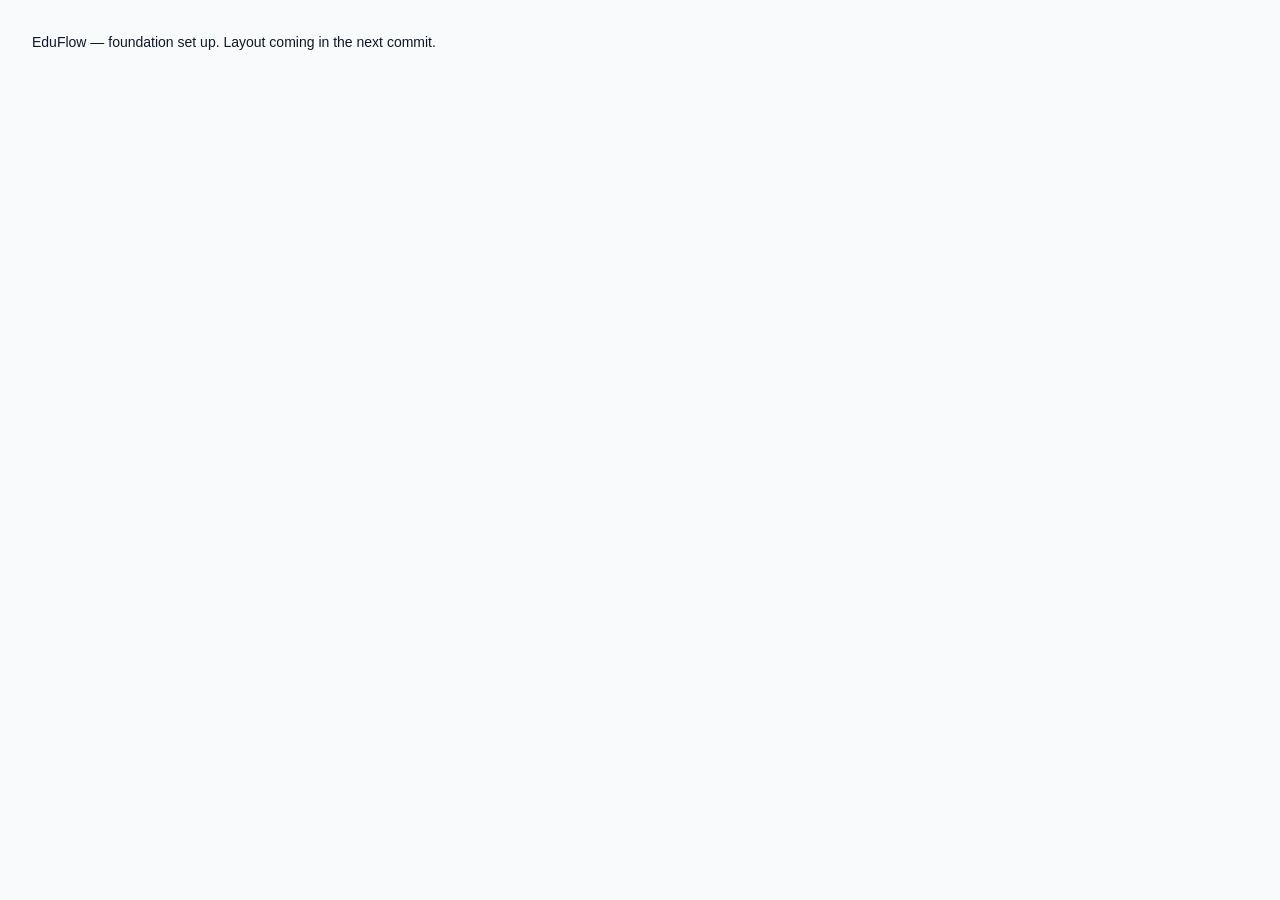
==== index.html @ 14460745 "chore: initialize student dashboard project" ====
<!DOCTYPE html>
<html lang="en">
<head>
  <meta charset="UTF-8" />
  <meta name="viewport" content="width=device-width, initial-scale=1.0" />
  <title>Dashboard · EduFlow</title>

  <link rel="preconnect" href="https://fonts.googleapis.com" />
  <link href="https://fonts.googleapis.com/css2?family=Inter:wght@400;500;600;700&display=swap" rel="stylesheet" />
  <link rel="stylesheet" href="https://cdnjs.cloudflare.com/ajax/libs/font-awesome/6.5.1/css/all.min.css" />

  <link rel="stylesheet" href="css/reset.css" />
  <link rel="stylesheet" href="css/variables.css" />
</head>
<body>

  <!-- Sidebar, header, and dashboard content are added in Commit 2 & 3.
       This commit only establishes the base HTML document, the reset,
       and the design-token system so later commits have a foundation
       to build on. -->

  <p style="padding: 2rem; font-family: sans-serif;">
    EduFlow — foundation set up. Layout coming in the next commit.
  </p>

</body>
</html>
---- css/variables.css ----
/* ==========================================================================
   VARIABLES.CSS
   Purpose: Single source of truth for the design system.
   Why CSS variables (custom properties) instead of hardcoding hex codes
   everywhere? Because "change the primary color" should be a ONE-LINE
   edit, not a find-and-replace across 12 files. This is the same reason
   design tokens exist in every real design system (Material, Tailwind, etc).

   Theme switching mechanism: we set data-theme="dark" on the <html> tag
   via JS (see theme.js). The [data-theme="dark"] selector below overrides
   the :root values. Every component uses var(--something) — never a raw
   hex code — so the ENTIRE app re-themes instantly with zero JS re-render.
   ========================================================================== */

:root {
  /* ---- Brand ---- */
  --primary: #6366f1;        /* indigo — modern SaaS feel, not generic blue */
  --primary-dark: #4f46e5;
  --primary-light: #eef2ff;

  /* ---- Surfaces (light mode) ---- */
  --background: #f8fafc;
  --surface: #ffffff;
  --surface-hover: #f1f5f9;
  --border: #e2e8f0;

  /* ---- Text (light mode) ---- */
  --text-primary: #0f172a;
  --text-secondary: #64748b;
  --text-tertiary: #94a3b8;

  /* ---- Semantic status colors ---- */
  --success: #22c55e;
  --success-light: #dcfce7;
  --warning: #f59e0b;
  --warning-light: #fef3c7;
  --danger: #ef4444;
  --danger-light: #fee2e2;

  /* ---- Elevation (shadows) ---- */
  --shadow-sm: 0 1px 2px rgba(15, 23, 42, 0.04);
  --shadow-md: 0 4px 12px rgba(15, 23, 42, 0.08);
  --shadow-lg: 0 12px 24px rgba(15, 23, 42, 0.12);

  /* ---- Spacing scale (4px base unit — industry-standard rhythm) ---- */
  --space-1: 4px;
  --space-2: 8px;
  --space-3: 12px;
  --space-4: 16px;
  --space-5: 20px;
  --space-6: 24px;
  --space-8: 32px;
  --space-10: 40px;
  --space-12: 48px;
  --space-16: 64px;

  /* ---- Radius ---- */
  --radius-sm: 6px;
  --radius-md: 10px;
  --radius-lg: 16px;
  --radius-full: 9999px;

  /* ---- Typography ---- */
  --font-sans: 'Inter', -apple-system, BlinkMacSystemFont, 'Segoe UI', sans-serif;
  --text-xs: 12px;
  --text-sm: 13px;
  --text-base: 14px;
  --text-md: 16px;
  --text-lg: 18px;
  --text-xl: 22px;
  --text-2xl: 28px;
  --text-3xl: 36px;

  /* ---- Motion ---- */
  --transition-fast: 150ms ease;
  --transition-base: 250ms ease;
  --transition-slow: 400ms cubic-bezier(0.4, 0, 0.2, 1);

  /* ---- Layout ---- */
  --sidebar-width: 260px;
  --sidebar-width-collapsed: 76px;
  --header-height: 72px;
}

/* ---- DARK MODE OVERRIDES ---- */
/* Only the values that actually change need to be redeclared.
   Everything else (spacing, radius, font sizes) stays identical —
   dark mode is a color-scheme change, not a layout change. */
[data-theme='dark'] {
  --background: #0f172a;
  --surface: #1e293b;
  --surface-hover: #273549;
  --border: #334155;

  --text-primary: #f1f5f9;
  --text-secondary: #94a3b8;
  --text-tertiary: #64748b;

  --primary-light: #312e81;

  --shadow-sm: 0 1px 2px rgba(0, 0, 0, 0.2);
  --shadow-md: 0 4px 12px rgba(0, 0, 0, 0.3);
  --shadow-lg: 0 12px 24px rgba(0, 0, 0, 0.4);
}

body {
  font-family: var(--font-sans);
  background: var(--background);
  color: var(--text-primary);
  font-size: var(--text-base);
  transition: background var(--transition-base), color var(--transition-base);
}
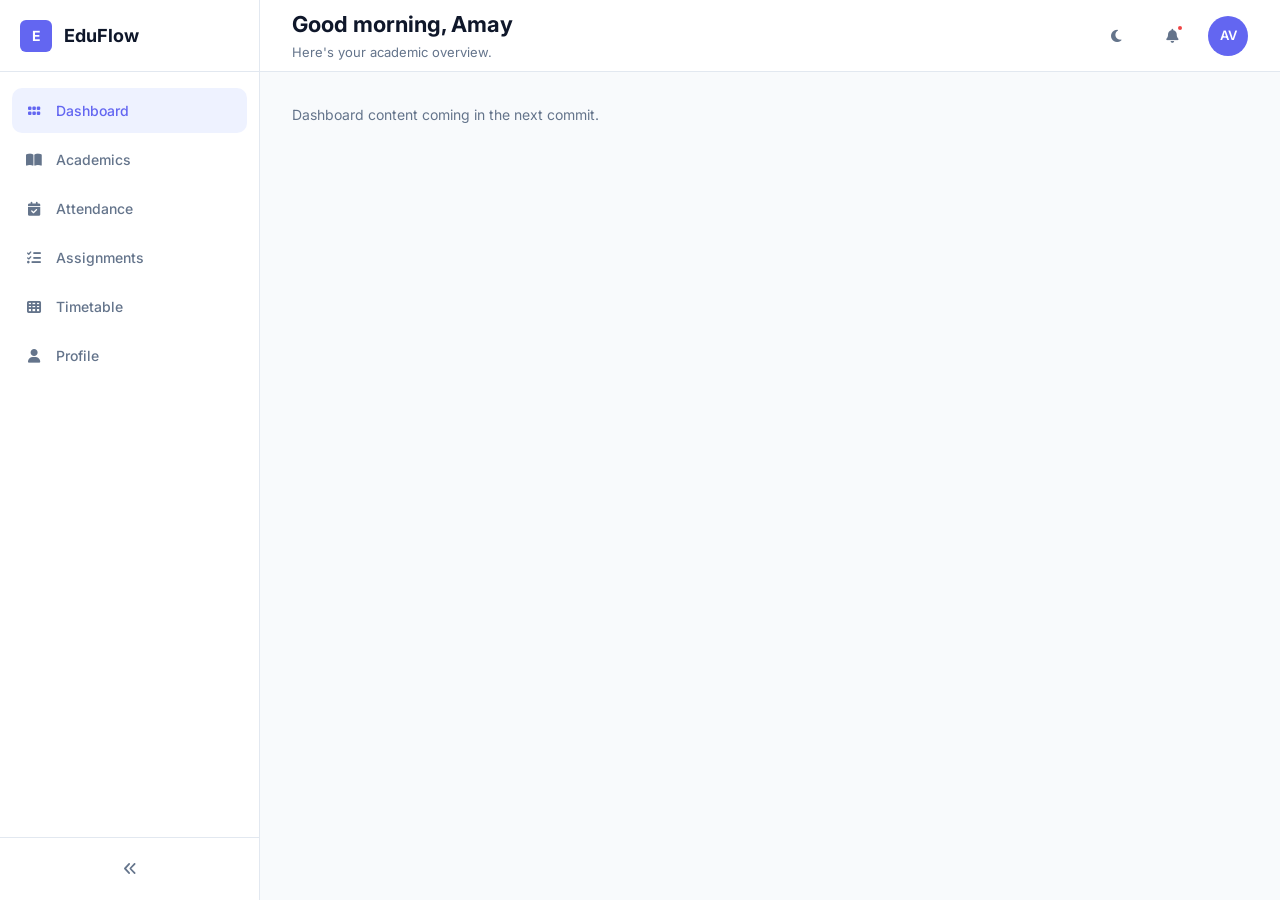
==== commit c2b4f779: "feat: build dashboard layout and navigation" ====
--- a/index.html
+++ b/index.html
@@ -11,17 +11,88 @@
 
   <link rel="stylesheet" href="css/reset.css" />
   <link rel="stylesheet" href="css/variables.css" />
+  <link rel="stylesheet" href="css/layout.css" />
 </head>
 <body>
 
-  <!-- Sidebar, header, and dashboard content are added in Commit 2 & 3.
-       This commit only establishes the base HTML document, the reset,
-       and the design-token system so later commits have a foundation
-       to build on. -->
+  <div class="app-shell">
 
-  <p style="padding: 2rem; font-family: sans-serif;">
-    EduFlow — foundation set up. Layout coming in the next commit.
-  </p>
+    <!-- ============ SIDEBAR ============ -->
+    <aside class="sidebar">
+      <div class="sidebar-brand">
+        <div class="sidebar-brand-mark">E</div>
+        <span class="sidebar-brand-name">EduFlow</span>
+      </div>
 
+      <nav class="sidebar-nav">
+        <a href="index.html" class="sidebar-link" data-page="index.html">
+          <i class="fa-solid fa-grip"></i><span>Dashboard</span>
+        </a>
+        <a href="pages/academics.html" class="sidebar-link" data-page="academics.html">
+          <i class="fa-solid fa-book-open"></i><span>Academics</span>
+        </a>
+        <a href="pages/attendance.html" class="sidebar-link" data-page="attendance.html">
+          <i class="fa-solid fa-calendar-check"></i><span>Attendance</span>
+        </a>
+        <a href="pages/assignments.html" class="sidebar-link" data-page="assignments.html">
+          <i class="fa-solid fa-list-check"></i><span>Assignments</span>
+        </a>
+        <a href="pages/timetable.html" class="sidebar-link" data-page="timetable.html">
+          <i class="fa-solid fa-table-cells"></i><span>Timetable</span>
+        </a>
+        <a href="pages/profile.html" class="sidebar-link" data-page="profile.html">
+          <i class="fa-solid fa-user"></i><span>Profile</span>
+        </a>
+      </nav>
+
+      <div class="sidebar-footer">
+        <button class="sidebar-toggle" data-sidebar-toggle aria-label="Collapse sidebar">
+          <i class="fa-solid fa-angles-left"></i>
+        </button>
+      </div>
+    </aside>
+
+    <div class="sidebar-overlay" data-mobile-overlay></div>
+
+    <!-- ============ MAIN ============ -->
+    <div>
+      <header class="header">
+        <div style="display:flex; align-items:center; gap: var(--space-4);">
+          <button class="mobile-menu-btn icon-btn" data-mobile-menu aria-label="Open menu">
+            <i class="fa-solid fa-bars"></i>
+          </button>
+          <div class="header-greeting">
+            <h1 id="greeting-text">Good morning, Amay</h1>
+            <p id="today-date">Here's your academic overview.</p>
+          </div>
+        </div>
+
+        <div class="header-actions">
+          <button class="icon-btn" data-theme-toggle aria-label="Toggle theme">
+            <i class="fa-solid fa-moon"></i>
+          </button>
+          <button class="icon-btn" aria-label="Notifications">
+            <i class="fa-solid fa-bell"></i>
+            <span class="dot"></span>
+          </button>
+          <div class="avatar" title="Amay Verma">AV</div>
+        </div>
+      </header>
+
+      <main class="main-content">
+        <!-- Stat cards, attendance ring, academic performance, assignments
+             preview, timetable preview, and recent activity are added in
+             Commit 3. This commit only establishes the sidebar + header
+             shell and confirms navigation/collapse behavior works. -->
+        <p style="color: var(--text-secondary);">
+          Dashboard content coming in the next commit.
+        </p>
+      </main>
+    </div>
+  </div>
+
+  <script src="js/storage.js"></script>
+  <script src="js/theme.js"></script>
+  <script src="js/navigation.js"></script>
 </body>
 </html>
--- a/css/layout.css
+++ b/css/layout.css
@@ -0,0 +1,214 @@
+/* ==========================================================================
+   LAYOUT.CSS
+   Purpose: The app "shell" — sidebar + header + main content area.
+   This is shared structure that every page (dashboard, academics,
+   attendance, etc.) reuses. Page-specific content styling lives in
+   each page's own CSS file (dashboard.css, academics.css...).
+
+   Layout technique: CSS Grid for the outer app-shell (sidebar | main),
+   Flexbox for the header's internal alignment. Grid handles 2D layout
+   (rows AND columns) well; Flexbox is simpler for 1D alignment — using
+   the right tool for each job instead of forcing one everywhere.
+   ========================================================================== */
+
+.app-shell {
+  display: grid;
+  grid-template-columns: var(--sidebar-width) 1fr;
+  min-height: 100vh;
+  transition: grid-template-columns var(--transition-base);
+}
+
+.app-shell.sidebar-collapsed {
+  grid-template-columns: var(--sidebar-width-collapsed) 1fr;
+}
+
+/* ---- SIDEBAR ---- */
+.sidebar {
+  background: var(--surface);
+  border-right: 1px solid var(--border);
+  display: flex;
+  flex-direction: column;
+  height: 100vh;
+  position: sticky;
+  top: 0;
+  overflow: hidden;
+}
+
+.sidebar-brand {
+  display: flex;
+  align-items: center;
+  gap: var(--space-3);
+  padding: var(--space-5) var(--space-5);
+  border-bottom: 1px solid var(--border);
+  height: var(--header-height);
+}
+
+.sidebar-brand-mark {
+  width: 32px;
+  height: 32px;
+  border-radius: var(--radius-sm);
+  background: var(--primary);
+  color: white;
+  display: flex;
+  align-items: center;
+  justify-content: center;
+  font-weight: 700;
+  flex-shrink: 0;
+}
+
+.sidebar-brand-name {
+  font-weight: 700;
+  font-size: var(--text-lg);
+  white-space: nowrap;
+}
+
+.sidebar-nav {
+  flex: 1;
+  padding: var(--space-4) var(--space-3);
+  display: flex;
+  flex-direction: column;
+  gap: var(--space-1);
+  overflow-y: auto;
+}
+
+.sidebar-link {
+  display: flex;
+  align-items: center;
+  gap: var(--space-3);
+  padding: var(--space-3) var(--space-3);
+  border-radius: var(--radius-md);
+  color: var(--text-secondary);
+  font-size: var(--text-base);
+  font-weight: 500;
+  transition: background var(--transition-fast), color var(--transition-fast);
+  white-space: nowrap;
+}
+
+.sidebar-link:hover {
+  background: var(--surface-hover);
+  color: var(--text-primary);
+}
+
+.sidebar-link.active {
+  background: var(--primary-light);
+  color: var(--primary);
+}
+
+.sidebar-link i {
+  width: 20px;
+  flex-shrink: 0;
+  text-align: center;
+}
+
+.sidebar-footer {
+  padding: var(--space-4) var(--space-3);
+  border-top: 1px solid var(--border);
+}
+
+.sidebar-toggle {
+  width: 100%;
+  padding: var(--space-2);
+  display: flex;
+  align-items: center;
+  justify-content: center;
+  color: var(--text-secondary);
+  border-radius: var(--radius-md);
+  transition: background var(--transition-fast);
+}
+
+.sidebar-toggle:hover {
+  background: var(--surface-hover);
+}
+
+/* ---- HEADER ---- */
+.header {
+  height: var(--header-height);
+  display: flex;
+  align-items: center;
+  justify-content: space-between;
+  padding: 0 var(--space-8);
+  border-bottom: 1px solid var(--border);
+  background: var(--surface);
+  position: sticky;
+  top: 0;
+  z-index: 10;
+}
+
+.header-greeting h1 {
+  font-size: var(--text-xl);
+  font-weight: 700;
+}
+
+.header-greeting p {
+  color: var(--text-secondary);
+  font-size: var(--text-sm);
+  margin-top: 2px;
+}
+
+.header-actions {
+  display: flex;
+  align-items: center;
+  gap: var(--space-4);
+}
+
+.icon-btn {
+  width: 40px;
+  height: 40px;
+  border-radius: var(--radius-md);
+  display: flex;
+  align-items: center;
+  justify-content: center;
+  color: var(--text-secondary);
+  position: relative;
+  transition: background var(--transition-fast), color var(--transition-fast);
+}
+
+.icon-btn:hover {
+  background: var(--surface-hover);
+  color: var(--text-primary);
+}
+
+.icon-btn .dot {
+  position: absolute;
+  top: 8px;
+  right: 8px;
+  width: 8px;
+  height: 8px;
+  border-radius: 50%;
+  background: var(--danger);
+  border: 2px solid var(--surface);
+}
+
+.avatar {
+  width: 40px;
+  height: 40px;
+  border-radius: 50%;
+  background: var(--primary);
+  color: white;
+  display: flex;
+  align-items: center;
+  justify-content: center;
+  font-weight: 600;
+  font-size: var(--text-sm);
+  cursor: pointer;
+}
+
+/* ---- MAIN CONTENT ---- */
+.main-content {
+  padding: var(--space-8);
+  max-width: 1400px;
+  width: 100%;
+}
+
+/* ---- MOBILE DRAWER STATE ---- */
+.sidebar-overlay {
+  display: none;
+  position: fixed;
+  inset: 0;
+  background: rgba(15, 23, 42, 0.5);
+  z-index: 40;
+}
+
+.mobile-menu-btn {
+  display: none;
+}
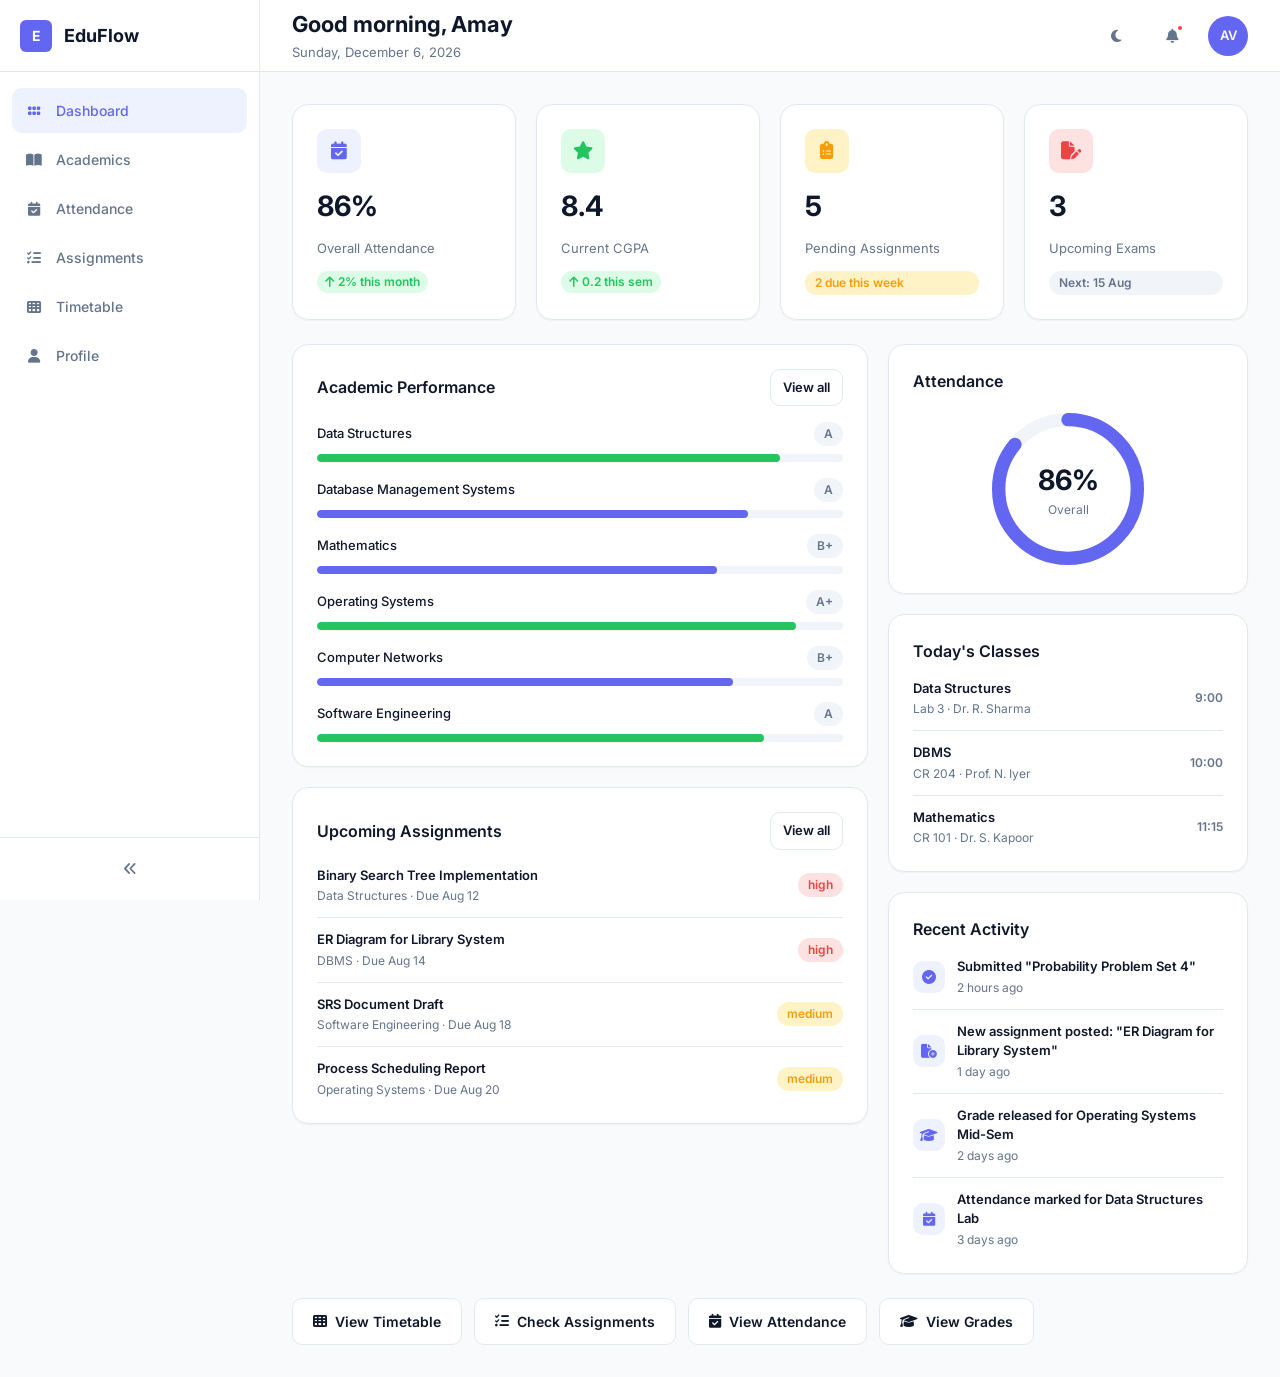
==== commit 19140115: "feat: add dashboard cards and academic overview" ====
--- a/index.html
+++ b/index.html
@@ -12,6 +12,9 @@
   <link rel="stylesheet" href="css/reset.css" />
   <link rel="stylesheet" href="css/variables.css" />
   <link rel="stylesheet" href="css/layout.css" />
+  <link rel="stylesheet" href="css/components.css" />
+  <link rel="stylesheet" href="css/dashboard.css" />
+  <!-- responsive.css is added in Commit 8 (responsive polish phase) -->
 </head>
 <body>
 
@@ -80,19 +83,122 @@
       </header>
 
       <main class="main-content">
-        <!-- Stat cards, attendance ring, academic performance, assignments
-             preview, timetable preview, and recent activity are added in
-             Commit 3. This commit only establishes the sidebar + header
-             shell and confirms navigation/collapse behavior works. -->
-        <p style="color: var(--text-secondary);">
-          Dashboard content coming in the next commit.
-        </p>
+
+        <!-- STAT CARDS -->
+        <section class="grid grid-cols-4" style="margin-bottom: var(--space-6);">
+          <div class="card stat-card animate-in" style="animation-delay: 0ms">
+            <div class="stat-card-icon" style="background: var(--primary-light); color: var(--primary);">
+              <i class="fa-solid fa-calendar-check"></i>
+            </div>
+            <div class="stat-card-value" data-counter data-target="86" data-suffix="%">0%</div>
+            <div class="stat-card-label">Overall Attendance</div>
+            <span class="stat-card-trend trend-up"><i class="fa-solid fa-arrow-up"></i> 2% this month</span>
+          </div>
+
+          <div class="card stat-card animate-in" style="animation-delay: 80ms">
+            <div class="stat-card-icon" style="background: var(--success-light); color: var(--success);">
+              <i class="fa-solid fa-star"></i>
+            </div>
+            <div class="stat-card-value" data-counter data-target="8.4" data-decimal="1">0</div>
+            <div class="stat-card-label">Current CGPA</div>
+            <span class="stat-card-trend trend-up"><i class="fa-solid fa-arrow-up"></i> 0.2 this sem</span>
+          </div>
+
+          <div class="card stat-card animate-in" style="animation-delay: 160ms">
+            <div class="stat-card-icon" style="background: var(--warning-light); color: var(--warning);">
+              <i class="fa-solid fa-clipboard-list"></i>
+            </div>
+            <div class="stat-card-value" data-counter data-target="5" data-suffix="">0</div>
+            <div class="stat-card-label">Pending Assignments</div>
+            <span class="badge badge-warning">2 due this week</span>
+          </div>
+
+          <div class="card stat-card animate-in" style="animation-delay: 240ms">
+            <div class="stat-card-icon" style="background: var(--danger-light); color: var(--danger);">
+              <i class="fa-solid fa-file-pen"></i>
+            </div>
+            <div class="stat-card-value" data-counter data-target="3" data-suffix="">0</div>
+            <div class="stat-card-label">Upcoming Exams</div>
+            <span class="badge badge-neutral">Next: 15 Aug</span>
+          </div>
+        </section>
+
+        <div class="dashboard-grid">
+
+          <!-- LEFT COLUMN -->
+          <div class="dashboard-col-main">
+
+            <section class="card animate-in" style="margin-bottom: var(--space-5);">
+              <div class="card-header">
+                <span class="card-title">Academic Performance</span>
+                <a href="pages/academics.html" class="btn btn-secondary btn-sm">View all</a>
+              </div>
+              <div id="academic-performance-list"></div>
+            </section>
+
+            <section class="card animate-in" style="margin-bottom: var(--space-5);">
+              <div class="card-header">
+                <span class="card-title">Upcoming Assignments</span>
+                <a href="pages/assignments.html" class="btn btn-secondary btn-sm">View all</a>
+              </div>
+              <div id="upcoming-assignments-list"></div>
+            </section>
+
+          </div>
+
+          <!-- RIGHT COLUMN -->
+          <div class="dashboard-col-side">
+
+            <section class="card animate-in" style="margin-bottom: var(--space-5);">
+              <div class="card-header">
+                <span class="card-title">Attendance</span>
+              </div>
+              <div class="attendance-ring-wrap">
+                <svg viewBox="0 0 120 120" class="attendance-ring">
+                  <circle cx="60" cy="60" r="52" class="ring-track" />
+                  <circle cx="60" cy="60" r="52" class="ring-fill" id="attendance-ring-fill" />
+                </svg>
+                <div class="attendance-ring-label">
+                  <span id="attendance-ring-value">0%</span>
+                  <small>Overall</small>
+                </div>
+              </div>
+            </section>
+
+            <section class="card animate-in" style="margin-bottom: var(--space-5);">
+              <div class="card-header">
+                <span class="card-title">Today's Classes</span>
+              </div>
+              <div id="todays-classes-list"></div>
+            </section>
+
+            <section class="card animate-in">
+              <div class="card-header">
+                <span class="card-title">Recent Activity</span>
+              </div>
+              <div id="recent-activity-list"></div>
+            </section>
+
+          </div>
+        </div>
+
+        <!-- QUICK ACTIONS -->
+        <section class="quick-actions animate-in">
+          <a href="pages/timetable.html" class="btn btn-secondary"><i class="fa-solid fa-table-cells"></i> View Timetable</a>
+          <a href="pages/assignments.html" class="btn btn-secondary"><i class="fa-solid fa-list-check"></i> Check Assignments</a>
+          <a href="pages/attendance.html" class="btn btn-secondary"><i class="fa-solid fa-calendar-check"></i> View Attendance</a>
+          <a href="pages/academics.html" class="btn btn-secondary"><i class="fa-solid fa-graduation-cap"></i> View Grades</a>
+        </section>
+
       </main>
     </div>
   </div>
 
   <script src="js/storage.js"></script>
+  <script src="js/data.js"></script>
   <script src="js/theme.js"></script>
   <script src="js/navigation.js"></script>
+  <script src="js/notifications.js"></script>
+  <script src="js/dashboard.js"></script>
 </body>
 </html>
--- a/css/components.css
+++ b/css/components.css
@@ -0,0 +1,359 @@
+/* ==========================================================================
+   COMPONENTS.CSS
+   Purpose: Reusable UI building blocks used across MULTIPLE pages.
+   Rule of thumb for what belongs here vs a page-specific file:
+   "Would this exact class be reused on another page?" If yes -> here.
+   If it's specific to one page's layout -> that page's own CSS file.
+   ========================================================================== */
+
+/* ---- CARD ---- */
+.card {
+  background: var(--surface);
+  border: 1px solid var(--border);
+  border-radius: var(--radius-lg);
+  padding: var(--space-6);
+  box-shadow: var(--shadow-sm);
+  transition: box-shadow var(--transition-base), transform var(--transition-base);
+}
+
+.card:hover {
+  box-shadow: var(--shadow-md);
+  transform: translateY(-2px);
+}
+
+.card-header {
+  display: flex;
+  align-items: center;
+  justify-content: space-between;
+  margin-bottom: var(--space-4);
+}
+
+.card-title {
+  font-size: var(--text-md);
+  font-weight: 600;
+}
+
+/* ---- STAT CARD (dashboard summary cards) ---- */
+.stat-card {
+  display: flex;
+  flex-direction: column;
+  gap: var(--space-3);
+}
+
+.stat-card-icon {
+  width: 44px;
+  height: 44px;
+  border-radius: var(--radius-md);
+  display: flex;
+  align-items: center;
+  justify-content: center;
+  font-size: var(--text-lg);
+}
+
+.stat-card-value {
+  font-size: var(--text-2xl);
+  font-weight: 700;
+  /* used by dashboard.js for the animated count-up effect */
+}
+
+.stat-card-label {
+  color: var(--text-secondary);
+  font-size: var(--text-sm);
+}
+
+.stat-card-trend {
+  font-size: var(--text-xs);
+  font-weight: 600;
+  display: inline-flex;
+  align-items: center;
+  gap: 4px;
+  width: fit-content;
+  padding: 2px 8px;
+  border-radius: var(--radius-full);
+}
+
+.trend-up {
+  color: var(--success);
+  background: var(--success-light);
+}
+
+.trend-down {
+  color: var(--danger);
+  background: var(--danger-light);
+}
+
+/* ---- BUTTONS ---- */
+.btn {
+  display: inline-flex;
+  align-items: center;
+  justify-content: center;
+  gap: var(--space-2);
+  padding: var(--space-3) var(--space-5);
+  border-radius: var(--radius-md);
+  font-size: var(--text-base);
+  font-weight: 600;
+  transition: background var(--transition-fast), transform var(--transition-fast), box-shadow var(--transition-fast);
+}
+
+.btn:active {
+  transform: scale(0.97);
+}
+
+.btn-primary {
+  background: var(--primary);
+  color: white;
+}
+
+.btn-primary:hover {
+  background: var(--primary-dark);
+  box-shadow: var(--shadow-md);
+}
+
+.btn-secondary {
+  background: var(--surface);
+  color: var(--text-primary);
+  border: 1px solid var(--border);
+}
+
+.btn-secondary:hover {
+  background: var(--surface-hover);
+}
+
+.btn-danger {
+  background: var(--danger-light);
+  color: var(--danger);
+}
+
+.btn-danger:hover {
+  background: var(--danger);
+  color: white;
+}
+
+.btn-sm {
+  padding: var(--space-2) var(--space-3);
+  font-size: var(--text-sm);
+}
+
+/* ---- BADGE ---- */
+.badge {
+  display: inline-flex;
+  align-items: center;
+  padding: 3px 10px;
+  border-radius: var(--radius-full);
+  font-size: var(--text-xs);
+  font-weight: 600;
+}
+
+.badge-success { background: var(--success-light); color: var(--success); }
+.badge-warning { background: var(--warning-light); color: var(--warning); }
+.badge-danger  { background: var(--danger-light);  color: var(--danger); }
+.badge-neutral { background: var(--surface-hover); color: var(--text-secondary); }
+
+/* ---- PROGRESS BAR ---- */
+.progress-track {
+  width: 100%;
+  height: 8px;
+  border-radius: var(--radius-full);
+  background: var(--surface-hover);
+  overflow: hidden;
+}
+
+.progress-fill {
+  height: 100%;
+  border-radius: var(--radius-full);
+  background: var(--primary);
+  width: 0%; /* JS sets this on load -> triggers the fill animation via transition */
+  transition: width 1000ms cubic-bezier(0.4, 0, 0.2, 1);
+}
+
+.progress-fill.success { background: var(--success); }
+.progress-fill.warning { background: var(--warning); }
+.progress-fill.danger  { background: var(--danger); }
+
+/* ---- MODAL ---- */
+.modal-overlay {
+  position: fixed;
+  inset: 0;
+  background: rgba(15, 23, 42, 0.55);
+  display: flex;
+  align-items: center;
+  justify-content: center;
+  z-index: 100;
+  opacity: 0;
+  pointer-events: none;
+  transition: opacity var(--transition-base);
+}
+
+.modal-overlay.open {
+  opacity: 1;
+  pointer-events: auto;
+}
+
+.modal {
+  background: var(--surface);
+  border-radius: var(--radius-lg);
+  padding: var(--space-8);
+  width: 100%;
+  max-width: 480px;
+  box-shadow: var(--shadow-lg);
+  transform: translateY(20px) scale(0.98);
+  opacity: 0;
+  transition: transform var(--transition-slow), opacity var(--transition-slow);
+  max-height: 90vh;
+  overflow-y: auto;
+}
+
+.modal-overlay.open .modal {
+  transform: translateY(0) scale(1);
+  opacity: 1;
+}
+
+.modal-header {
+  display: flex;
+  align-items: center;
+  justify-content: space-between;
+  margin-bottom: var(--space-6);
+}
+
+.modal-title {
+  font-size: var(--text-lg);
+  font-weight: 700;
+}
+
+.modal-close {
+  width: 32px;
+  height: 32px;
+  border-radius: var(--radius-md);
+  display: flex;
+  align-items: center;
+  justify-content: center;
+  color: var(--text-secondary);
+}
+
+.modal-close:hover {
+  background: var(--surface-hover);
+}
+
+/* ---- FORM ELEMENTS ---- */
+.form-group {
+  margin-bottom: var(--space-4);
+}
+
+.form-label {
+  display: block;
+  font-size: var(--text-sm);
+  font-weight: 600;
+  margin-bottom: var(--space-2);
+  color: var(--text-secondary);
+}
+
+.form-input,
+.form-select,
+.form-textarea {
+  width: 100%;
+  padding: var(--space-3) var(--space-4);
+  border: 1px solid var(--border);
+  border-radius: var(--radius-md);
+  background: var(--background);
+  font-size: var(--text-base);
+  transition: border-color var(--transition-fast);
+}
+
+.form-input:focus,
+.form-select:focus,
+.form-textarea:focus {
+  outline: none;
+  border-color: var(--primary);
+}
+
+/* ---- TOAST NOTIFICATIONS ---- */
+.toast-container {
+  position: fixed;
+  bottom: var(--space-6);
+  right: var(--space-6);
+  display: flex;
+  flex-direction: column;
+  gap: var(--space-3);
+  z-index: 200;
+}
+
+.toast {
+  display: flex;
+  align-items: center;
+  gap: var(--space-3);
+  padding: var(--space-4) var(--space-5);
+  background: var(--surface);
+  border: 1px solid var(--border);
+  border-left: 4px solid var(--success);
+  border-radius: var(--radius-md);
+  box-shadow: var(--shadow-lg);
+  min-width: 280px;
+  animation: toast-in var(--transition-slow);
+}
+
+.toast.error { border-left-color: var(--danger); }
+.toast.warning { border-left-color: var(--warning); }
+
+.toast.leaving {
+  animation: toast-out var(--transition-base) forwards;
+}
+
+@keyframes toast-in {
+  from { transform: translateX(120%); opacity: 0; }
+  to { transform: translateX(0); opacity: 1; }
+}
+
+@keyframes toast-out {
+  from { transform: translateX(0); opacity: 1; }
+  to { transform: translateX(120%); opacity: 0; }
+}
+
+/* ---- EMPTY STATE ---- */
+.empty-state {
+  display: flex;
+  flex-direction: column;
+  align-items: center;
+  justify-content: center;
+  padding: var(--space-16) var(--space-6);
+  text-align: center;
+  color: var(--text-secondary);
+}
+
+.empty-state-icon {
+  font-size: 40px;
+  margin-bottom: var(--space-4);
+  opacity: 0.4;
+}
+
+/* ---- SKELETON LOADING ---- */
+.skeleton {
+  background: linear-gradient(90deg, var(--surface-hover) 25%, var(--border) 50%, var(--surface-hover) 75%);
+  background-size: 200% 100%;
+  animation: skeleton-shimmer 1.5s infinite;
+  border-radius: var(--radius-md);
+}
+
+@keyframes skeleton-shimmer {
+  0% { background-position: 200% 0; }
+  100% { background-position: -200% 0; }
+}
+
+/* ---- GRID UTILITIES ---- */
+.grid {
+  display: grid;
+  gap: var(--space-5);
+}
+
+.grid-cols-2 { grid-template-columns: repeat(2, 1fr); }
+.grid-cols-3 { grid-template-columns: repeat(3, 1fr); }
+.grid-cols-4 { grid-template-columns: repeat(4, 1fr); }
+
+/* ---- ENTRANCE ANIMATION ---- */
+@keyframes fade-slide-up {
+  from { opacity: 0; transform: translateY(12px); }
+  to { opacity: 1; transform: translateY(0); }
+}
+
+.animate-in {
+  animation: fade-slide-up var(--transition-slow) both;
+}
--- a/css/dashboard.css
+++ b/css/dashboard.css
@@ -0,0 +1,128 @@
+/* ==========================================================================
+   DASHBOARD.CSS — page-specific styles for index.html only.
+   ========================================================================== */
+
+.dashboard-grid {
+  display: grid;
+  grid-template-columns: 1.6fr 1fr;
+  gap: var(--space-5);
+  align-items: start;
+}
+
+/* ---- perf row (academic performance list) ---- */
+.perf-row {
+  margin-bottom: var(--space-4);
+}
+.perf-row:last-child { margin-bottom: 0; }
+
+.perf-row-label {
+  display: flex;
+  align-items: center;
+  justify-content: space-between;
+  margin-bottom: var(--space-2);
+  font-size: var(--text-sm);
+  font-weight: 500;
+}
+
+/* ---- generic list row (assignments/classes/activity previews) ---- */
+.list-row {
+  display: flex;
+  align-items: center;
+  justify-content: space-between;
+  gap: var(--space-3);
+  padding: var(--space-3) 0;
+  border-bottom: 1px solid var(--border);
+}
+.list-row:last-child { border-bottom: none; padding-bottom: 0; }
+.list-row:first-child { padding-top: 0; }
+
+.list-row-title {
+  font-size: var(--text-sm);
+  font-weight: 600;
+}
+
+.list-row-sub {
+  font-size: var(--text-xs);
+  color: var(--text-secondary);
+  margin-top: 2px;
+}
+
+.list-row-time {
+  font-size: var(--text-xs);
+  font-weight: 600;
+  color: var(--text-secondary);
+  white-space: nowrap;
+}
+
+.list-row-icon {
+  width: 32px;
+  height: 32px;
+  border-radius: var(--radius-md);
+  background: var(--primary-light);
+  color: var(--primary);
+  display: flex;
+  align-items: center;
+  justify-content: center;
+  flex-shrink: 0;
+}
+
+/* ---- attendance ring (SVG circular progress) ---- */
+.attendance-ring-wrap {
+  position: relative;
+  width: 160px;
+  height: 160px;
+  margin: 0 auto;
+}
+
+.attendance-ring {
+  width: 100%;
+  height: 100%;
+  transform: rotate(-90deg); /* so the fill starts from the top, not the right */
+}
+
+.ring-track {
+  fill: none;
+  stroke: var(--surface-hover);
+  stroke-width: 10;
+}
+
+.ring-fill {
+  fill: none;
+  stroke: var(--primary);
+  stroke-width: 10;
+  stroke-linecap: round;
+  transition: stroke-dashoffset 1200ms cubic-bezier(0.4, 0, 0.2, 1);
+}
+
+.attendance-ring-label {
+  position: absolute;
+  inset: 0;
+  display: flex;
+  flex-direction: column;
+  align-items: center;
+  justify-content: center;
+}
+
+.attendance-ring-label span {
+  font-size: var(--text-2xl);
+  font-weight: 700;
+}
+
+.attendance-ring-label small {
+  color: var(--text-secondary);
+  font-size: var(--text-xs);
+}
+
+/* ---- quick actions ---- */
+.quick-actions {
+  display: flex;
+  gap: var(--space-3);
+  margin-top: var(--space-6);
+  flex-wrap: wrap;
+}
+
+@media (max-width: 992px) {
+  .dashboard-grid {
+    grid-template-columns: 1fr;
+  }
+}
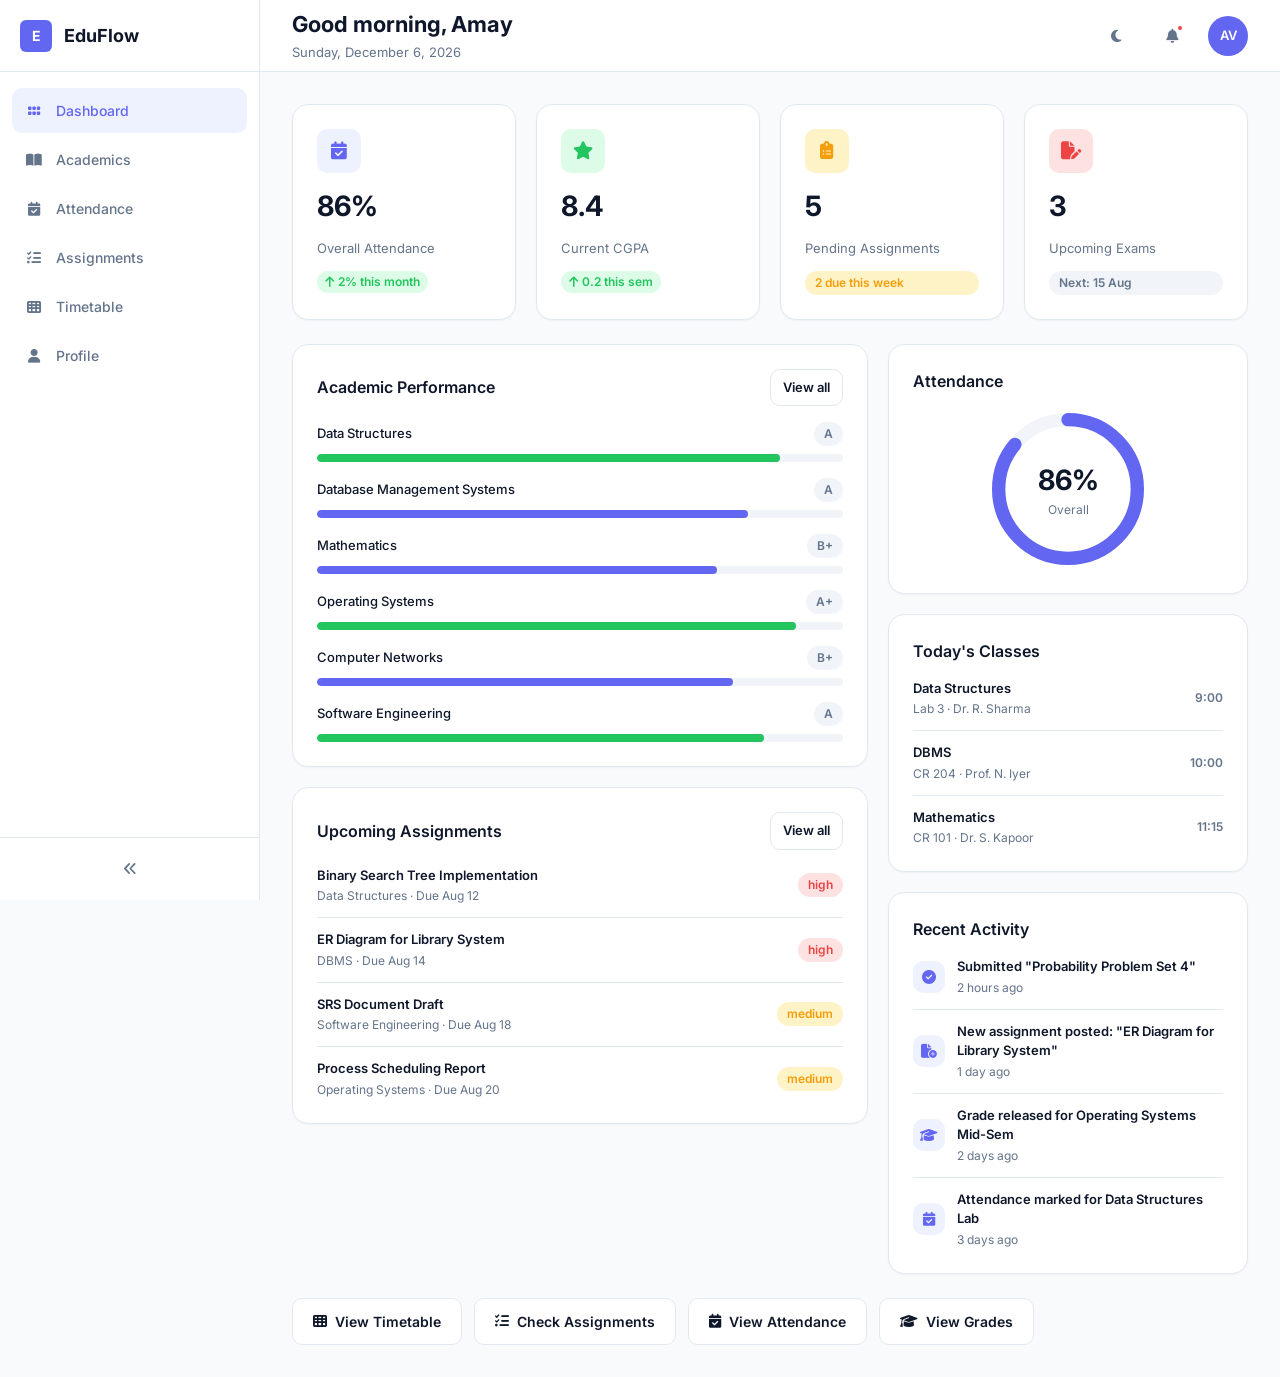
==== commit 4adeede2: "style: polish responsive design and animations" ====
--- a/index.html
+++ b/index.html
@@ -13,8 +13,10 @@
   <link rel="stylesheet" href="css/variables.css" />
   <link rel="stylesheet" href="css/layout.css" />
   <link rel="stylesheet" href="css/components.css" />
+  <link rel="stylesheet" href="css/interactions.css" />
   <link rel="stylesheet" href="css/dashboard.css" />
-  <!-- responsive.css is added in Commit 8 (responsive polish phase) -->
+  <link rel="stylesheet" href="css/responsive.css" />
+  <link rel="stylesheet" href="css/responsive.css" />
 </head>
 <body>
 
--- a/css/interactions.css
+++ b/css/interactions.css
@@ -0,0 +1,68 @@
+/* ==========================================================================
+   INTERACTIONS.CSS
+   Purpose: Micro-interaction polish shared across ALL pages. Kept separate
+   from components.css because this file is purely about MOTION/FEEDBACK,
+   not structural styling — a good example of splitting a file by concern
+   even when it could technically live inside an existing file.
+   ========================================================================== */
+
+/* ---- Theme toggle: icon rotates on click for tactile feedback ---- */
+[data-theme-toggle] i {
+  transition: transform var(--transition-slow);
+}
+
+[data-theme-toggle]:active i {
+  transform: rotate(180deg);
+}
+
+/* ---- Sidebar links: subtle press feedback ---- */
+.sidebar-link:active {
+  transform: scale(0.98);
+}
+
+/* ---- Form inputs: focus ring for accessibility + polish ---- */
+.form-input:focus,
+.form-select:focus,
+.form-textarea:focus {
+  box-shadow: 0 0 0 3px var(--primary-light);
+}
+
+/* ---- Staggered entrance: applies animate-in with an automatic delay
+   based on position, so a grid of cards cascades in rather than
+   popping in all at once. Add class "stagger-grid" to any container
+   whose direct children should cascade. ---- */
+.stagger-grid > * {
+  opacity: 0;
+  animation: fade-slide-up var(--transition-slow) both;
+}
+
+.stagger-grid > *:nth-child(1) { animation-delay: 0ms; }
+.stagger-grid > *:nth-child(2) { animation-delay: 60ms; }
+.stagger-grid > *:nth-child(3) { animation-delay: 120ms; }
+.stagger-grid > *:nth-child(4) { animation-delay: 180ms; }
+.stagger-grid > *:nth-child(5) { animation-delay: 240ms; }
+.stagger-grid > *:nth-child(6) { animation-delay: 300ms; }
+
+/* ---- Assignment card: gentle scale on delete for a "removed" feel ---- */
+.assignment-card {
+  animation: fade-slide-up var(--transition-slow) both;
+}
+
+/* ---- Avatar: subtle ring on hover, signals it's interactive ---- */
+.avatar {
+  transition: box-shadow var(--transition-fast);
+}
+
+.avatar:hover {
+  box-shadow: 0 0 0 3px var(--primary-light);
+}
+
+/* ---- Badge: tiny pop-in when status changes (e.g. attendance warning) ---- */
+@keyframes badge-pop {
+  0% { transform: scale(0.85); opacity: 0; }
+  100% { transform: scale(1); opacity: 1; }
+}
+
+.badge {
+  animation: badge-pop 300ms ease;
+}
--- a/css/responsive.css
+++ b/css/responsive.css
@@ -0,0 +1,130 @@
+/* ==========================================================================
+   RESPONSIVE.CSS
+   Purpose: Breakpoint overrides. This file is loaded LAST in every HTML
+   file's <head> so its rules win over layout.css/components.css when
+   viewport width matches (CSS cascade: later rules of equal specificity
+   override earlier ones).
+
+   Approach: "redesign, don't just shrink" — per the project brief, the
+   sidebar doesn't just get narrower on mobile, it becomes an off-canvas
+   drawer. The timetable/attendance grids don't just wrap, they restructure
+   into stacked cards. This is what separates a genuinely responsive site
+   from one that just has a media query slapped on top.
+   ========================================================================== */
+
+/* ---- 1200px: tighten grid columns slightly ---- */
+@media (max-width: 1200px) {
+  .grid-cols-4 { grid-template-columns: repeat(2, 1fr); }
+}
+
+/* ---- 992px: sidebar auto-collapses to icon rail ---- */
+@media (max-width: 992px) {
+  .app-shell {
+    grid-template-columns: var(--sidebar-width-collapsed) 1fr;
+  }
+
+  .sidebar-brand-name,
+  .sidebar-link span {
+    display: none;
+  }
+
+  .grid-cols-3 { grid-template-columns: repeat(2, 1fr); }
+}
+
+/* ---- 768px: sidebar becomes an off-canvas mobile drawer ---- */
+@media (max-width: 768px) {
+  .app-shell {
+    grid-template-columns: 1fr;
+  }
+
+  .sidebar {
+    position: fixed;
+    left: 0;
+    top: 0;
+    width: 280px;
+    transform: translateX(-100%);
+    transition: transform var(--transition-base);
+    z-index: 50;
+  }
+
+  .sidebar.mobile-open {
+    transform: translateX(0);
+  }
+
+  .sidebar-brand-name,
+  .sidebar-link span {
+    display: inline; /* full labels return inside the drawer, plenty of width there */
+  }
+
+  .sidebar-overlay.active {
+    display: block;
+  }
+
+  .mobile-menu-btn {
+    display: flex;
+  }
+
+  .header {
+    padding: 0 var(--space-4);
+  }
+
+  .header-greeting h1 {
+    font-size: var(--text-lg);
+  }
+
+  .main-content {
+    padding: var(--space-4);
+  }
+
+  .grid-cols-2,
+  .grid-cols-3,
+  .grid-cols-4 {
+    grid-template-columns: 1fr;
+  }
+
+  .modal {
+    max-width: 92vw;
+    padding: var(--space-5);
+  }
+
+  /* assignments grid: the desktop auto-fill/minmax pattern can still
+     squeeze in 2 narrow columns around 480-768px, which looks cramped —
+     force a single column below the drawer breakpoint instead */
+  .assignments-grid {
+    grid-template-columns: 1fr;
+  }
+
+  /* timetable: table -> stacked cards (handled structurally in timetable.js,
+     this just ensures the card wrapper styles apply) */
+  .timetable-table {
+    display: none;
+  }
+
+  .timetable-cards {
+    display: flex;
+    flex-direction: column;
+    gap: var(--space-3);
+  }
+}
+
+/* ---- 576px: final tightening for small phones ---- */
+@media (max-width: 576px) {
+  .header-actions {
+    gap: var(--space-2);
+  }
+
+  .card {
+    padding: var(--space-4);
+  }
+
+  .stat-card-value {
+    font-size: var(--text-xl);
+  }
+}
+
+/* ---- Desktop default: hide mobile-only structures ---- */
+@media (min-width: 769px) {
+  .timetable-cards {
+    display: none;
+  }
+}
--- a/css/responsive.css
+++ b/css/responsive.css
@@ -0,0 +1,130 @@
+/* ==========================================================================
+   RESPONSIVE.CSS
+   Purpose: Breakpoint overrides. This file is loaded LAST in every HTML
+   file's <head> so its rules win over layout.css/components.css when
+   viewport width matches (CSS cascade: later rules of equal specificity
+   override earlier ones).
+
+   Approach: "redesign, don't just shrink" — per the project brief, the
+   sidebar doesn't just get narrower on mobile, it becomes an off-canvas
+   drawer. The timetable/attendance grids don't just wrap, they restructure
+   into stacked cards. This is what separates a genuinely responsive site
+   from one that just has a media query slapped on top.
+   ========================================================================== */
+
+/* ---- 1200px: tighten grid columns slightly ---- */
+@media (max-width: 1200px) {
+  .grid-cols-4 { grid-template-columns: repeat(2, 1fr); }
+}
+
+/* ---- 992px: sidebar auto-collapses to icon rail ---- */
+@media (max-width: 992px) {
+  .app-shell {
+    grid-template-columns: var(--sidebar-width-collapsed) 1fr;
+  }
+
+  .sidebar-brand-name,
+  .sidebar-link span {
+    display: none;
+  }
+
+  .grid-cols-3 { grid-template-columns: repeat(2, 1fr); }
+}
+
+/* ---- 768px: sidebar becomes an off-canvas mobile drawer ---- */
+@media (max-width: 768px) {
+  .app-shell {
+    grid-template-columns: 1fr;
+  }
+
+  .sidebar {
+    position: fixed;
+    left: 0;
+    top: 0;
+    width: 280px;
+    transform: translateX(-100%);
+    transition: transform var(--transition-base);
+    z-index: 50;
+  }
+
+  .sidebar.mobile-open {
+    transform: translateX(0);
+  }
+
+  .sidebar-brand-name,
+  .sidebar-link span {
+    display: inline; /* full labels return inside the drawer, plenty of width there */
+  }
+
+  .sidebar-overlay.active {
+    display: block;
+  }
+
+  .mobile-menu-btn {
+    display: flex;
+  }
+
+  .header {
+    padding: 0 var(--space-4);
+  }
+
+  .header-greeting h1 {
+    font-size: var(--text-lg);
+  }
+
+  .main-content {
+    padding: var(--space-4);
+  }
+
+  .grid-cols-2,
+  .grid-cols-3,
+  .grid-cols-4 {
+    grid-template-columns: 1fr;
+  }
+
+  .modal {
+    max-width: 92vw;
+    padding: var(--space-5);
+  }
+
+  /* assignments grid: the desktop auto-fill/minmax pattern can still
+     squeeze in 2 narrow columns around 480-768px, which looks cramped —
+     force a single column below the drawer breakpoint instead */
+  .assignments-grid {
+    grid-template-columns: 1fr;
+  }
+
+  /* timetable: table -> stacked cards (handled structurally in timetable.js,
+     this just ensures the card wrapper styles apply) */
+  .timetable-table {
+    display: none;
+  }
+
+  .timetable-cards {
+    display: flex;
+    flex-direction: column;
+    gap: var(--space-3);
+  }
+}
+
+/* ---- 576px: final tightening for small phones ---- */
+@media (max-width: 576px) {
+  .header-actions {
+    gap: var(--space-2);
+  }
+
+  .card {
+    padding: var(--space-4);
+  }
+
+  .stat-card-value {
+    font-size: var(--text-xl);
+  }
+}
+
+/* ---- Desktop default: hide mobile-only structures ---- */
+@media (min-width: 769px) {
+  .timetable-cards {
+    display: none;
+  }
+}
